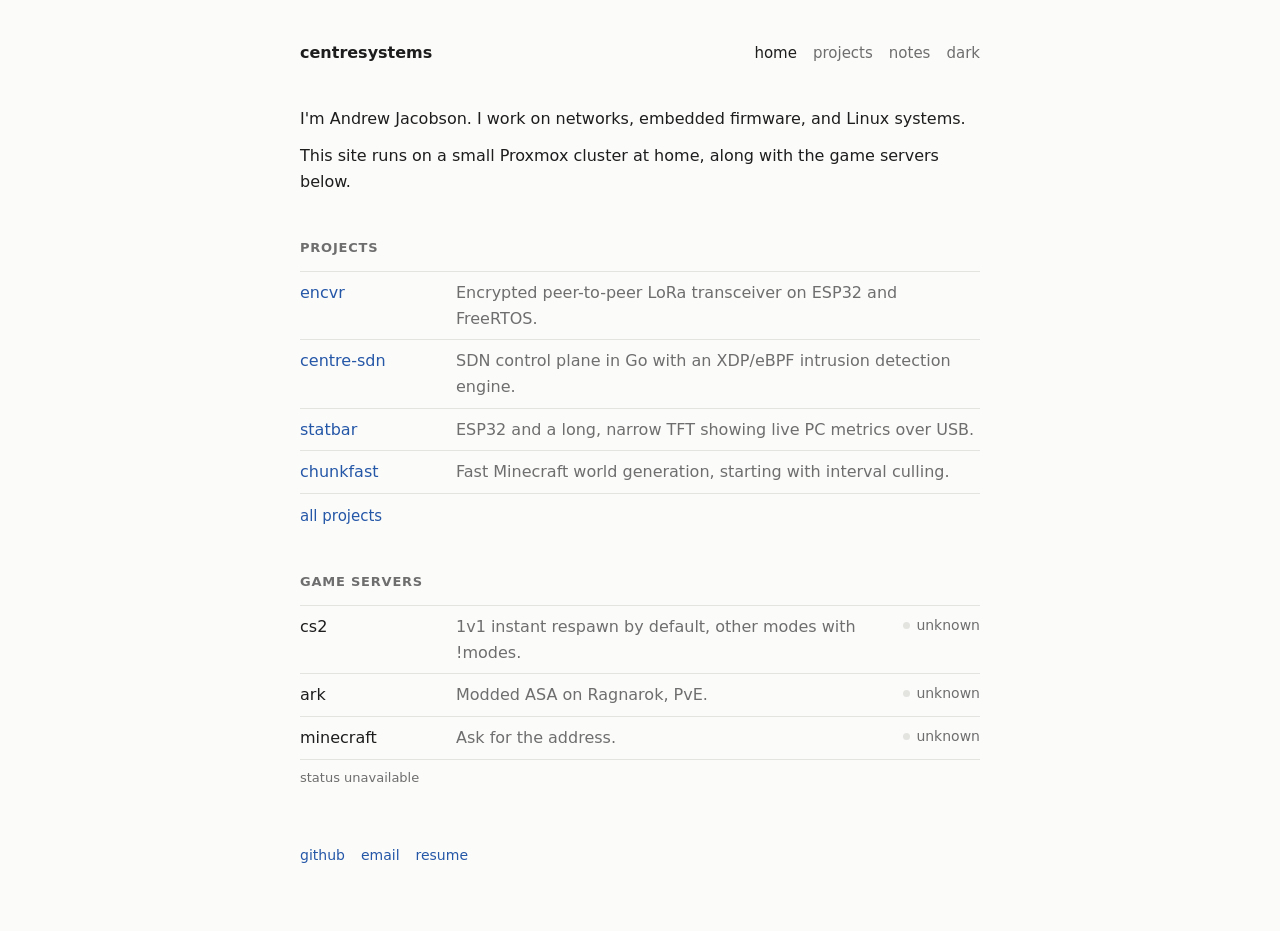
==== site/index.html @ fb6cd93f "init commit" ====
<!DOCTYPE html>
<html lang="en">
<head>
<meta charset="utf-8">
<meta name="viewport" content="width=device-width, initial-scale=1">
<title>centresystems.info</title>
<script>try { var t = localStorage.getItem('theme'); if (t) document.documentElement.dataset.theme = t; } catch (e) {}</script>
<link rel="stylesheet" href="style.css">
</head>
<body>
<div class="wrap">

<header>
  <a class="site" href="index.html">centresystems</a>
  <nav>
    <a class="cur" href="index.html">home</a>
    <a href="projects.html">projects</a>
    <a href="notes.html">notes</a>
    <button id="theme" type="button">dark</button>
  </nav>
</header>

<p>I'm Andrew Jacobson. I work on networks, embedded firmware, and Linux systems.</p>
<p>This site runs on a small Proxmox cluster at home, along with the game servers below.</p>

<h2 class="label">Projects</h2>
<!-- hrefs use your GitHub repo names: projects.html?r=<repo> -->
<ul class="list">
  <li><a href="projects.html?r=encvr">encvr</a><span class="d">Encrypted peer-to-peer LoRa transceiver on ESP32 and FreeRTOS.</span></li>
  <li><a href="projects.html?r=centre-sdn">centre-sdn</a><span class="d">SDN control plane in Go with an XDP/eBPF intrusion detection engine.</span></li>
  <li><a href="projects.html?r=statbar">statbar</a><span class="d">ESP32 and a long, narrow TFT showing live PC metrics over USB.</span></li>
  <li><a href="projects.html?r=chunkfast">chunkfast</a><span class="d">Fast Minecraft world generation, starting with interval culling.</span></li>
</ul>
<a class="more" href="projects.html">all projects</a>

<h2 class="label">Game servers</h2>
<!-- data-srv must match a key in SERVERS in api.js -->
<ul class="list servers" id="servers">
  <li data-srv="cs2"><span>cs2</span><span class="d">1v1 instant respawn by default, other modes with !modes.</span><span class="st">checking</span></li>
  <li data-srv="ark"><span>ark</span><span class="d">Modded ASA on Ragnarok, PvE.</span><span class="st">checking</span></li>
  <li data-srv="minecraft"><span>minecraft</span><span class="d">Ask for the address.</span><span class="st">checking</span></li>
</ul>
<div class="checked" id="checked"></div>

<footer>
  <a href="#">github</a>
  <a href="mailto:you@centresystems.info">email</a>
  <a href="#">resume</a>
</footer>

</div>
<script src="assets/site.js"></script>
<script>
(function () {
  var rows = document.querySelectorAll('#servers li[data-srv]');
  var checked = document.getElementById('checked');

  function paint(li, s) {
    var st = li.querySelector('.st');
    var state = (s && s.status) || 'unknown';
    st.className = 'st ' + state;
    if (state === 'up') {
      st.textContent = s.players != null
        ? s.players + (s.max != null ? '/' + s.max : '') + ' online'
        : 'up';
    } else {
      st.textContent = state;
    }
  }

  function poll() {
    fetch('/api/status', { cache: 'no-store' })
      .then(function (r) { if (!r.ok) throw new Error(r.status); return r.json(); })
      .then(function (data) {
        rows.forEach(function (li) { paint(li, data.servers[li.dataset.srv]); });
        checked.textContent = 'updated ' + new Date(data.updated * 1000).toLocaleTimeString();
      })
      .catch(function () {
        rows.forEach(function (li) { paint(li, null); });
        checked.textContent = 'status unavailable';
      });
  }

  poll();
  setInterval(poll, 30000);
})();
</script>
</body>
</html>
---- site/style.css ----
:root {
  --bg: #fbfbfa; --fg: #1d1d1d; --muted: #6e6e6e; --rule: #e3e3e0; --code: #f0f0ed;
  --link: #2557a7; --up: #2d8a4e; --down: #c0392b;
}
@media (prefers-color-scheme: dark) {
  :root:not([data-theme="light"]) {
    --bg: #131313; --fg: #e2e2e2; --muted: #969696; --rule: #2a2a2a; --code: #1d1d1d;
    --link: #8ab4f8; --up: #5cc98a; --down: #ff7b72;
  }
}
:root[data-theme="dark"] {
  --bg: #131313; --fg: #e2e2e2; --muted: #969696; --rule: #2a2a2a; --code: #1d1d1d;
  --link: #8ab4f8; --up: #5cc98a; --down: #ff7b72;
}

body {
  background: var(--bg); color: var(--fg); margin: 0;
  font: 16px/1.6 system-ui, -apple-system, "Segoe UI", Roboto, sans-serif;
}
.wrap { max-width: 680px; margin: 0 auto; padding: 40px 16px 64px; }
a { color: var(--link); text-decoration: none; }
a:hover { text-decoration: underline; }
p { margin: 0 0 12px; }

/* header */
header { display: flex; align-items: baseline; justify-content: space-between; flex-wrap: wrap; gap: 8px; margin-bottom: 40px; }
.site { font-weight: 600; color: var(--fg); }
nav { display: flex; gap: 16px; font-size: 15px; }
nav a { color: var(--muted); }
nav a.cur { color: var(--fg); }
#theme { background: none; border: 0; padding: 0; font: inherit; font-size: 15px; color: var(--muted); cursor: pointer; }
#theme:hover { color: var(--fg); }

/* section labels */
h2.label { font-size: 13px; font-weight: 600; text-transform: uppercase; letter-spacing: .06em; color: var(--muted); margin: 44px 0 12px; }
h2.label:first-child { margin-top: 0; }

/* row lists */
.list { list-style: none; margin: 0; padding: 0; }
.list li { display: grid; grid-template-columns: 140px 1fr; gap: 16px; padding: 8px 0; border-top: 1px solid var(--rule); }
.list li:last-child { border-bottom: 1px solid var(--rule); }
.list .d { color: var(--muted); }
.list .meta { display: block; font-size: 13px; }
.more { display: inline-block; margin-top: 10px; font-size: 15px; }
.msg { color: var(--muted); }

/* game servers */
.servers li { grid-template-columns: 140px 1fr auto; }
.st { font-size: 14px; color: var(--muted); white-space: nowrap; text-align: right; }
.st::before { content: ""; display: inline-block; width: 7px; height: 7px; border-radius: 50%; background: var(--rule); margin-right: 6px; vertical-align: 1px; }
.st.up::before { background: var(--up); }
.st.down::before { background: var(--down); }
.checked { font-size: 13px; color: var(--muted); margin-top: 8px; }

/* rendered markdown (notes, READMEs) */
.back { font-size: 15px; display: inline-block; margin-bottom: 16px; }
.pagemeta { font-size: 14px; color: var(--muted); margin: -4px 0 24px; }
.md { overflow-wrap: anywhere; }
.md h1 { font-size: 26px; line-height: 1.25; margin: 0 0 8px; }
.md h2 { font-size: 20px; margin: 32px 0 8px; }
.md h3 { font-size: 17px; margin: 24px 0 6px; }
.md ul, .md ol { padding-left: 22px; margin: 0 0 12px; }
.md img { max-width: 100%; height: auto; }
.md code { font: 14px/1.5 ui-monospace, "SF Mono", Menlo, Consolas, monospace; background: var(--code); padding: 1px 4px; border-radius: 3px; }
.md pre { background: var(--code); padding: 12px 14px; overflow-x: auto; border-radius: 4px; }
.md pre code { padding: 0; background: none; }
.md blockquote { margin: 0 0 12px; padding-left: 14px; border-left: 3px solid var(--rule); color: var(--muted); }
.md table { border-collapse: collapse; margin: 0 0 12px; display: block; overflow-x: auto; }
.md th, .md td { border: 1px solid var(--rule); padding: 4px 8px; text-align: left; }
.md hr { border: 0; border-top: 1px solid var(--rule); margin: 24px 0; }

footer { margin-top: 56px; font-size: 14px; color: var(--muted); display: flex; gap: 16px; flex-wrap: wrap; }

@media (max-width: 560px) {
  .list li { grid-template-columns: 1fr; gap: 0; }
  .servers li { grid-template-columns: 1fr auto; }
  .servers .d { grid-column: 1 / -1; }
}
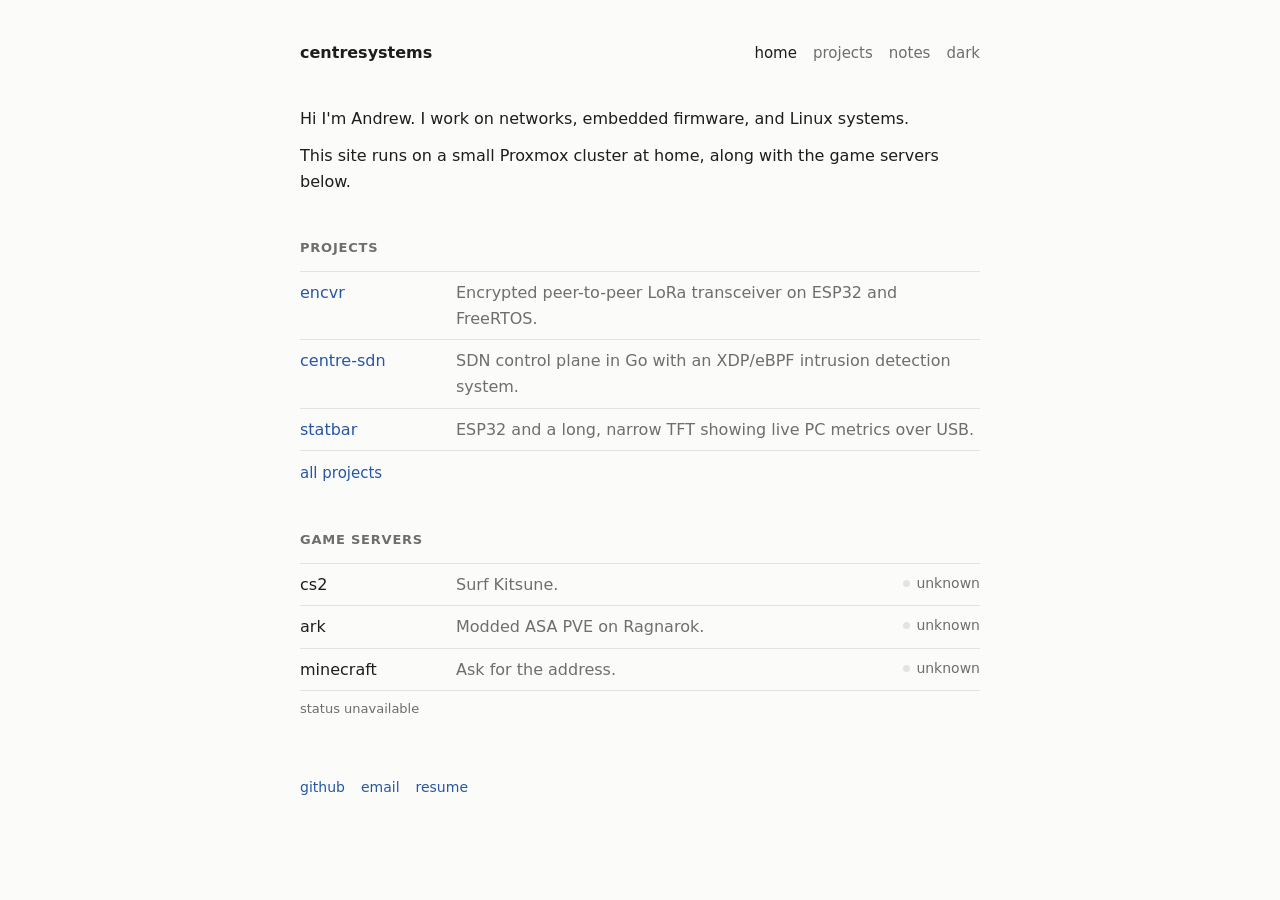
==== commit 0d6fa305: "update index.html" ====
--- a/site/index.html
+++ b/site/index.html
@@ -20,31 +20,30 @@
   </nav>
 </header>
 
-<p>I'm Andrew Jacobson. I work on networks, embedded firmware, and Linux systems.</p>
+<p>Hi I'm Andrew. I work on networks, embedded firmware, and Linux systems.</p>
 <p>This site runs on a small Proxmox cluster at home, along with the game servers below.</p>
 
 <h2 class="label">Projects</h2>
 <!-- hrefs use your GitHub repo names: projects.html?r=<repo> -->
 <ul class="list">
   <li><a href="projects.html?r=encvr">encvr</a><span class="d">Encrypted peer-to-peer LoRa transceiver on ESP32 and FreeRTOS.</span></li>
-  <li><a href="projects.html?r=centre-sdn">centre-sdn</a><span class="d">SDN control plane in Go with an XDP/eBPF intrusion detection engine.</span></li>
+  <li><a href="projects.html?r=centre-sdn">centre-sdn</a><span class="d">SDN control plane in Go with an XDP/eBPF intrusion detection system.</span></li>
   <li><a href="projects.html?r=statbar">statbar</a><span class="d">ESP32 and a long, narrow TFT showing live PC metrics over USB.</span></li>
-  <li><a href="projects.html?r=chunkfast">chunkfast</a><span class="d">Fast Minecraft world generation, starting with interval culling.</span></li>
 </ul>
 <a class="more" href="projects.html">all projects</a>
 
 <h2 class="label">Game servers</h2>
 <!-- data-srv must match a key in SERVERS in api.js -->
 <ul class="list servers" id="servers">
-  <li data-srv="cs2"><span>cs2</span><span class="d">1v1 instant respawn by default, other modes with !modes.</span><span class="st">checking</span></li>
-  <li data-srv="ark"><span>ark</span><span class="d">Modded ASA on Ragnarok, PvE.</span><span class="st">checking</span></li>
+  <li data-srv="cs2"><span>cs2</span><span class="d">Surf Kitsune.</span><span class="st">checking</span></li>
+  <li data-srv="ark"><span>ark</span><span class="d">Modded ASA PVE on Ragnarok.</span><span class="st">checking</span></li>
   <li data-srv="minecraft"><span>minecraft</span><span class="d">Ask for the address.</span><span class="st">checking</span></li>
 </ul>
 <div class="checked" id="checked"></div>
 
 <footer>
   <a href="#">github</a>
-  <a href="mailto:you@centresystems.info">email</a>
+  <a href="mailto:ajake@centresystems.info">email</a>
   <a href="#">resume</a>
 </footer>
 
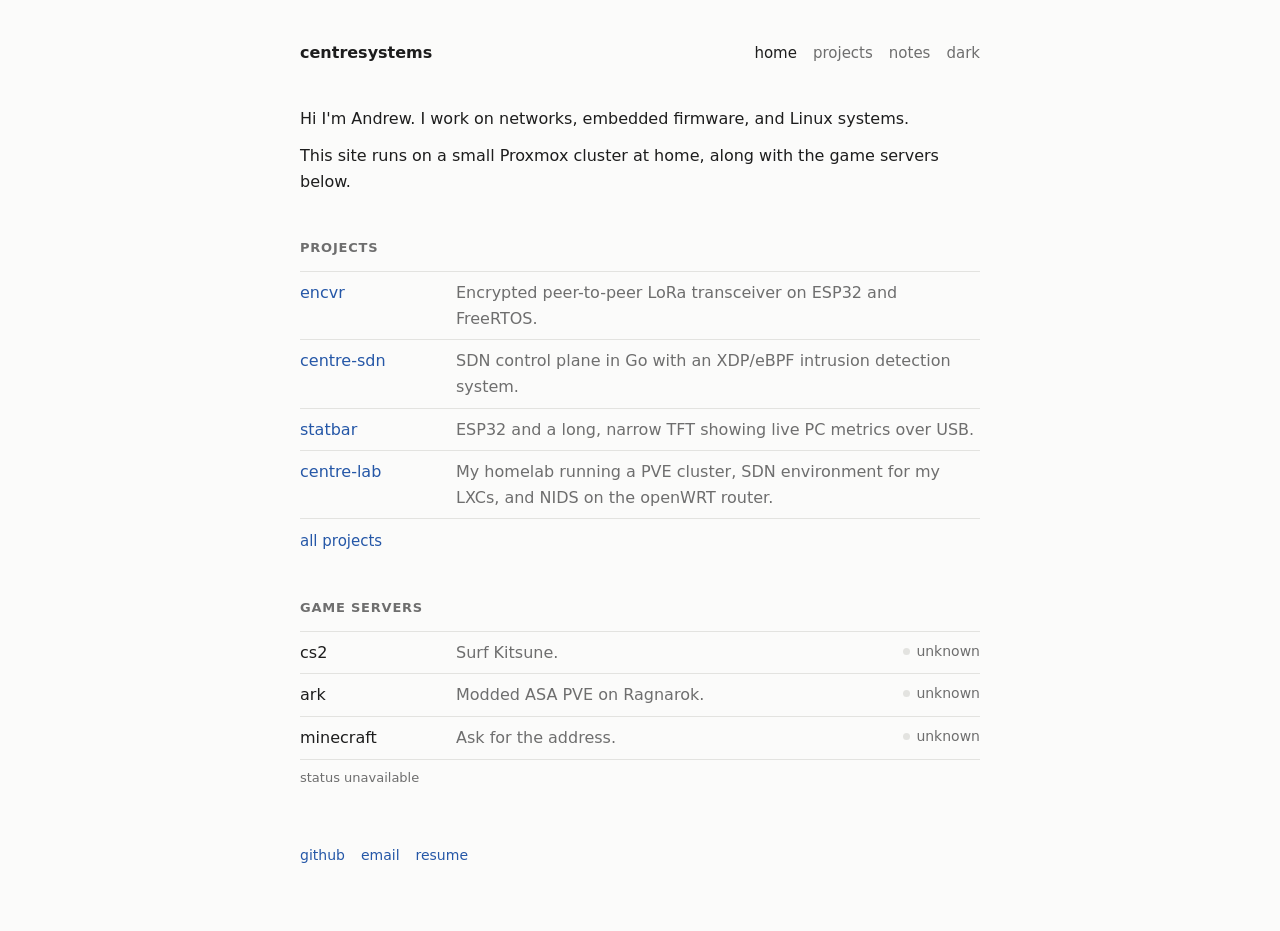
==== commit e73022dc: "add centre-lab to projects" ====
--- a/site/index.html
+++ b/site/index.html
@@ -29,6 +29,7 @@
   <li><a href="projects.html?r=encvr">encvr</a><span class="d">Encrypted peer-to-peer LoRa transceiver on ESP32 and FreeRTOS.</span></li>
   <li><a href="projects.html?r=centre-sdn">centre-sdn</a><span class="d">SDN control plane in Go with an XDP/eBPF intrusion detection system.</span></li>
   <li><a href="projects.html?r=statbar">statbar</a><span class="d">ESP32 and a long, narrow TFT showing live PC metrics over USB.</span></li>
+  <li><a href="projects.html?r=centre-lab">centre-lab</a><span class="d">My homelab running a PVE cluster, SDN environment for my LXCs, and NIDS on the openWRT router.</span></li>
 </ul>
 <a class="more" href="projects.html">all projects</a>
 
